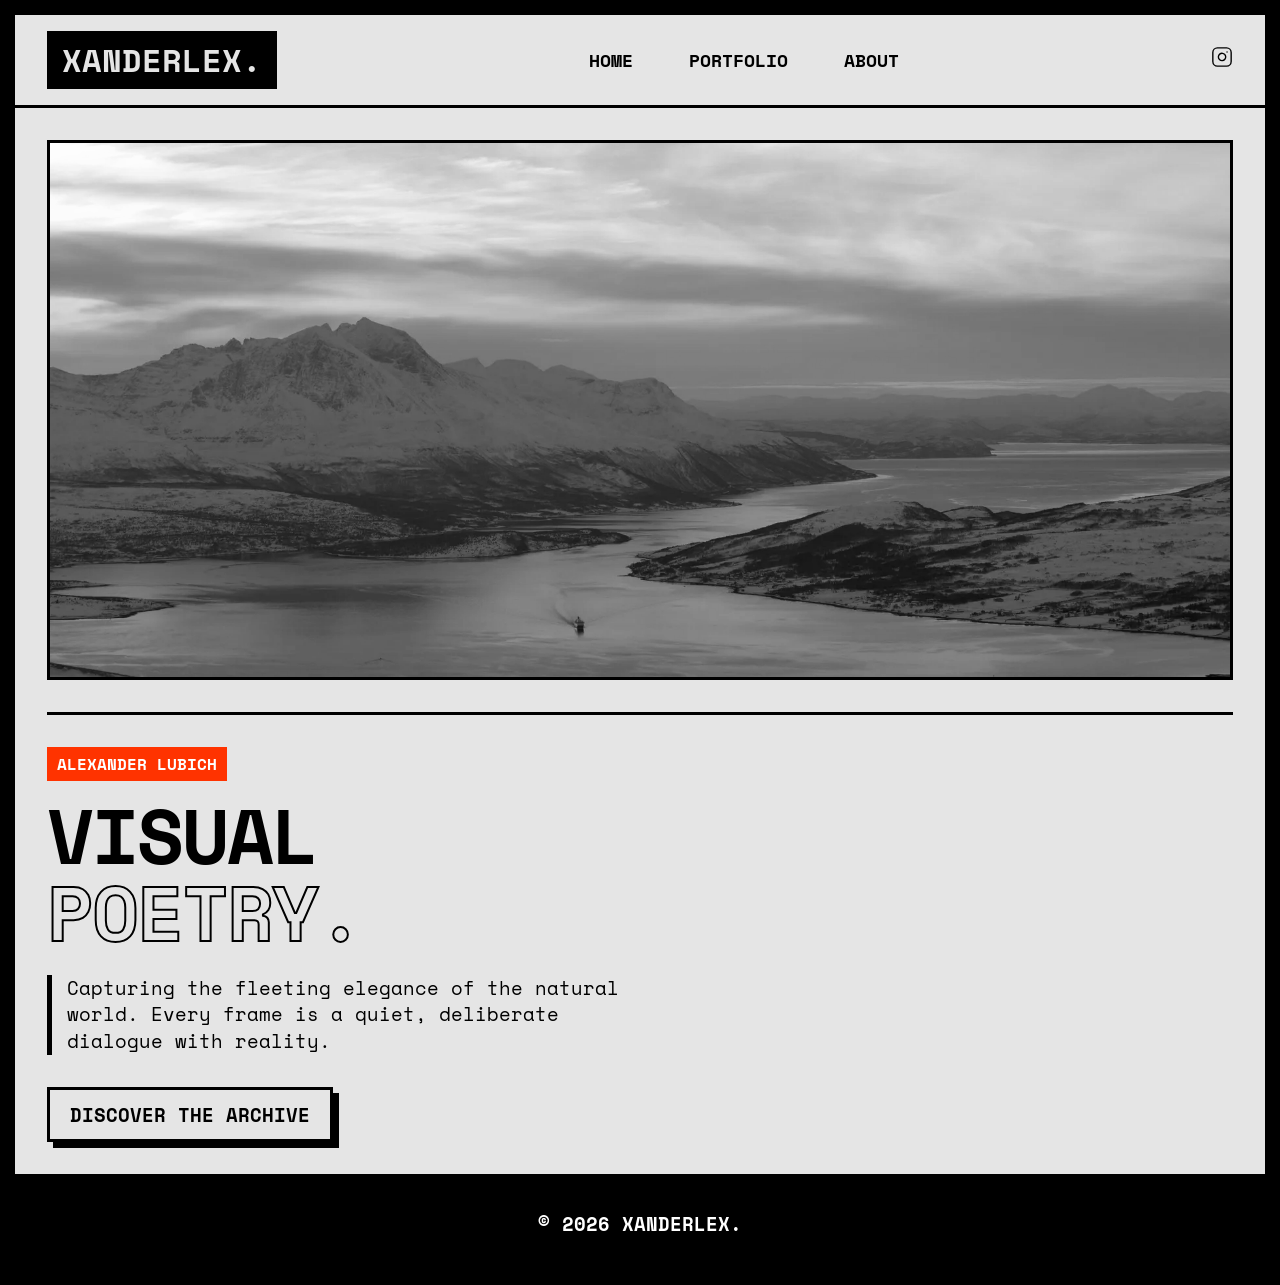
==== index.html @ 813daf64 "Add files via upload" ====
<!DOCTYPE html>
<html lang="en">
<head>
    <meta charset="UTF-8">
    <meta name="viewport" content="width=device-width, initial-scale=1.0">
    <title>Xanderlex | Photography</title>
    <link rel="stylesheet" href="css/style.css">
    <link href="https://fonts.googleapis.com/css2?family=Cormorant+Garamond:ital,wght@0,300;0,400;1,300&family=Montserrat:wght@100;200;300;400;500&family=Space+Mono:wght@400;700&display=swap" rel="stylesheet">
</head>
<body class="fade-in hide-scroll">
    <header class="navbar">
        <a href="index.html" class="logo">Xanderlex.</a>
        
        <nav id="nav-menu">
            <ul class="nav-links">
                <li><a href="index.html">Home</a></li>
                <li><a href="portfolio.html">Portfolio</a></li>
                <li><a href="about.html">About</a></li>
            </ul>
        </nav>
        
        <div class="nav-right">
            <a href="https://instagram.com/x_anderlex" target="_blank" class="ig-icon" aria-label="Instagram">
                <svg width="22" height="22" viewBox="0 0 24 24" fill="none" stroke="currentColor" stroke-width="1.5" stroke-linecap="round" stroke-linejoin="round"><rect x="2" y="2" width="20" height="20" rx="5" ry="5"></rect><path d="M16 11.37A4 4 0 1 1 12.63 8 4 4 0 0 1 16 11.37z"></path><line x1="17.5" y1="6.5" x2="17.51" y2="6.5"></line></svg>
            </a>
            <div class="menu-btn" id="menu-btn">
                <span class="bar"></span>
                <span class="bar"></span>
            </div>
        </div>
    </header>

    <main class="home-wrapper">
        <section class="hero-split">
            <div class="hero-text">
                <p class="eyebrow">Alexander Lubich</p>
                <h1>Visual<br><i>Poetry.</i></h1>
                <p class="subtitle">Capturing the fleeting elegance of the natural world. Every frame is a quiet, deliberate dialogue with reality.</p>
                <a href="portfolio.html" class="line-link">Discover the Archive</a>
            </div>
            <div class="hero-image-wrapper">
                <div id="hero-slideshow" class="slideshow-container"></div>
            </div>
        </section>
    </main>

    <footer>
        <div class="footer-content">
            <p>&copy; 2026 Xanderlex.</p>
        </div>
    </footer>
    <script src="js/script.js"></script>
</body>
</html>
---- css/style.css ----
:root { --bg: #e5e5e5; --text: #000; --accent: #ff3300; }
* { margin: 0; padding: 0; box-sizing: border-box; } 
body { background-color: var(--bg); color: var(--text); font-family: 'Space Mono', monospace; overflow-x: hidden; border: 15px solid #000; min-height: 100vh; }
.fade-in { animation: fadeIn 0.5s steps(5, end); } @keyframes fadeIn { from { opacity: 0; } to { opacity: 1; } } .hide-scroll::-webkit-scrollbar { display: none; }
.navbar { display: flex; justify-content: space-between; align-items: center; padding: 1rem 2rem; border-bottom: 3px solid #000; background: var(--bg); z-index: 100; position: sticky; top: 0; } 
.logo { font-size: 2rem; font-weight: 700; color: var(--bg); text-decoration: none; text-transform: uppercase; background: #000; padding: 5px 15px; } 
.nav-links { display: flex; gap: 2rem; list-style: none; } 
.nav-links a { color: #000; text-decoration: none; font-size: 1.1rem; font-weight: 700; text-transform: uppercase; border: 2px solid transparent; padding: 5px 10px; transition: 0.1s; } 
.nav-links a:hover { border-color: #000; background: #000; color: var(--bg); } 
.nav-right { display: flex; align-items: center; gap: 1.5rem; } .ig-icon { color: #000; } .ig-icon:hover { color: var(--accent); } 

/* РОВНО 2 ПОЛОСКИ В БУРГЕРЕ, ПРЕВРАЩАЮЩИЕСЯ В КРЕСТИК */
.menu-btn { display: none; cursor: pointer; flex-direction: column; justify-content: space-between; width: 30px; height: 20px; position: relative; z-index: 101; }
.menu-btn .bar { width: 100%; height: 3px; background: #000; transition: 0.3s ease; position: absolute; left: 0; }
.menu-btn .bar:nth-child(1) { top: 0; }
.menu-btn .bar:nth-child(2) { bottom: 0; }
/* СДЕЛАЙТЕ ТАК (крестик станет черным): */
.menu-btn.active .bar:nth-child(1) { transform: translateY(10px) rotate(45deg); background: #000; }
.menu-btn.active .bar:nth-child(2) { transform: translateY(-10px) rotate(-45deg); background: #000; }
.home-wrapper { min-height: calc(100vh - 100px); display: flex; flex-direction: column; padding: 2rem; } 
.hero-split { display: flex; flex-direction: column-reverse; gap: 2rem; width: 100%; height: 100%; } 
.hero-text { display: flex; flex-direction: column; border-top: 3px solid #000; padding-top: 2rem; } 
.eyebrow { font-size: 1rem; text-transform: uppercase; font-weight: 700; margin-bottom: 1rem; background: var(--accent); color: #fff; padding: 5px 10px; display: inline-block; align-self: flex-start; } 
.hero-text h1 { font-size: 6vw; line-height: 1; margin-bottom: 1.5rem; font-weight: 700; text-transform: uppercase; letter-spacing: -2px; word-break: break-all; } 
.hero-text h1 i { font-style: normal; -webkit-text-stroke: 2px #000; color: transparent; } 
.subtitle { font-size: 1.2rem; line-height: 1.4; margin-bottom: 2rem; max-width: 600px; border-left: 5px solid #000; padding-left: 15px; } 
.line-link { font-size: 1.2rem; font-weight: 700; text-transform: uppercase; color: #000; text-decoration: none; border: 3px solid #000; padding: 10px 20px; align-self: flex-start; box-shadow: 6px 6px 0 #000; transition: 0.1s; } 
.line-link:hover { transform: translate(4px, 4px); box-shadow: 2px 2px 0 #000; background: var(--accent); color: #fff; border-color: var(--accent); } 
.hero-image-wrapper { height: 60vh; border: 3px solid #000; position: relative; overflow: hidden; filter: contrast(120%) grayscale(100%); } 
.slideshow-container { width: 100%; height: 100%; position: relative; } 
.slideshow-img { position: absolute; top: 0; left: 0; width: 100%; height: 100%; object-fit: cover; opacity: 0; } 
.slideshow-img.active { opacity: 1; }

.page-content { padding: 4rem 2rem; min-height: 100vh; } 
.about-grid { display: grid; grid-template-columns: 1fr 1fr; gap: 2rem; align-items: start; } 
/* СДЕЛАЙТЕ ТАК (фото станет ярче, без перенасыщенного черного контраста): */
.about-visual img { 
    width: 100%; 
    aspect-ratio: 3/4; 
    object-fit: cover; 
    border: 3px solid #000; 
    /* Переводим в ч/б, убираем темный контраст и добавляем осветление */
    filter: grayscale(100%) brightness(1.15) contrast(90%); 
} font-weight: 700; line-height: 1; margin-bottom: 2rem; text-transform: uppercase; border-bottom: 5px solid #000; padding-bottom: 1rem; } 
.about-typography h2 i { font-style: normal; color: var(--accent); } 
.bio-text { font-size: 1.2rem; line-height: 1.5; margin-bottom: 1.5rem; background: #fff; border: 2px solid #000; padding: 15px; box-shadow: 4px 4px 0 #000; }

.section-header { margin-bottom: 2rem; border: 3px solid #000; padding: 1rem; text-align: center; background: #000; color: #fff; } 
.section-header h2 { font-size: 2.5rem; font-weight: 700; text-transform: uppercase; } 
.section-header h2 i { font-style: normal; color: var(--accent); } 
.chaotic-gallery-container { display: grid; grid-template-columns: repeat(auto-fit, minmax(250px, 1fr)); gap: 1.5rem; } 
.c-item { position: relative; border: 3px solid #000; box-shadow: 8px 8px 0 #000; transition: 0.1s; cursor: pointer; aspect-ratio: 1; background: #000; } 
.c-item:hover { transform: translate(4px, 4px); box-shadow: 4px 4px 0 var(--accent); border-color: var(--accent); } 
.c-item img { width: 100%; height: 100%; object-fit: cover; display: block; filter: grayscale(100%) contrast(120%); opacity: 0.8; transition: 0.1s; } 
.c-item:hover img { filter: grayscale(0) contrast(100%); opacity: 1; } 

.lightbox { position: fixed; top: 0; left: 0; width: 100%; height: 100%; background: #000; z-index: 1000; display: flex; align-items: center; justify-content: center; opacity: 0; pointer-events: none; transition: 0.3s; } 
.lightbox.active { opacity: 1; pointer-events: all; } 
.lb-img { max-width: 90%; max-height: 80%; border: 5px solid #fff; } 
.lb-close { position: absolute; top: 20px; right: 20px; color: #fff; font-size: 3rem; cursor: pointer; font-weight: 700; background: var(--accent); width: 60px; height: 60px; display: flex; align-items: center; justify-content: center; border: 3px solid #fff; } 
.lb-nav { position: absolute; top: 50%; transform: translateY(-50%); color: #000; font-size: 3rem; cursor: pointer; background: #fff; width: 60px; height: 80px; display: flex; align-items: center; justify-content: center; font-weight: 700; border: 3px solid #000; } 
.lb-nav:hover { background: var(--accent); color: #fff; } 
.lb-prev { left: 20px; } .lb-next { right: 20px; } 
.lb-counter { position: absolute; bottom: 20px; color: #000; background: #fff; padding: 10px 20px; font-weight: 700; font-size: 1.2rem; border: 3px solid #000; }

footer { text-align: center; padding: 2rem; font-size: 1.2rem; font-weight: 700; border-top: 3px solid #000; background: #000; color: #fff; text-transform: uppercase; }

@media (max-width: 900px) { 
    body { border-width: 5px; } 
    .navbar { padding: 1rem; } 
    
    #nav-menu { 
        position: fixed; 
        top: 65px; 
        left: 0; 
        width: 100%; 
        height: calc(100vh - 65px); 
        background: #000; 
        display: none; 
        align-items: center; 
        justify-content: center; 
        z-index: 99; 
    } 
    
    #nav-menu.active { display: flex; } 
    .nav-links { flex-direction: column; text-align: center; gap: 2rem; } 
    .nav-links a { color: #fff; font-size: 2rem; } 
    .nav-links a:hover { background: #fff; color: #000; } 
    
    .menu-btn { display: flex; } 
    
    /* Ровно 2 полоски бургера, превращающиеся в ЧЕРНЫЙ крестик при открытии */
    .menu-btn.active .bar:nth-child(1) { 
        top: 50%; 
        transform: translateY(-50%) rotate(45deg); 
        background: #000; 
    } 
    .menu-btn.active .bar:nth-child(2) { 
        bottom: 50%; 
        transform: translateY(50%) rotate(-45deg); 
        background: #000; 
    } 
    
    .hero-text h1 { font-size: 12vw; } 
    .about-grid { grid-template-columns: 1fr; } 
}
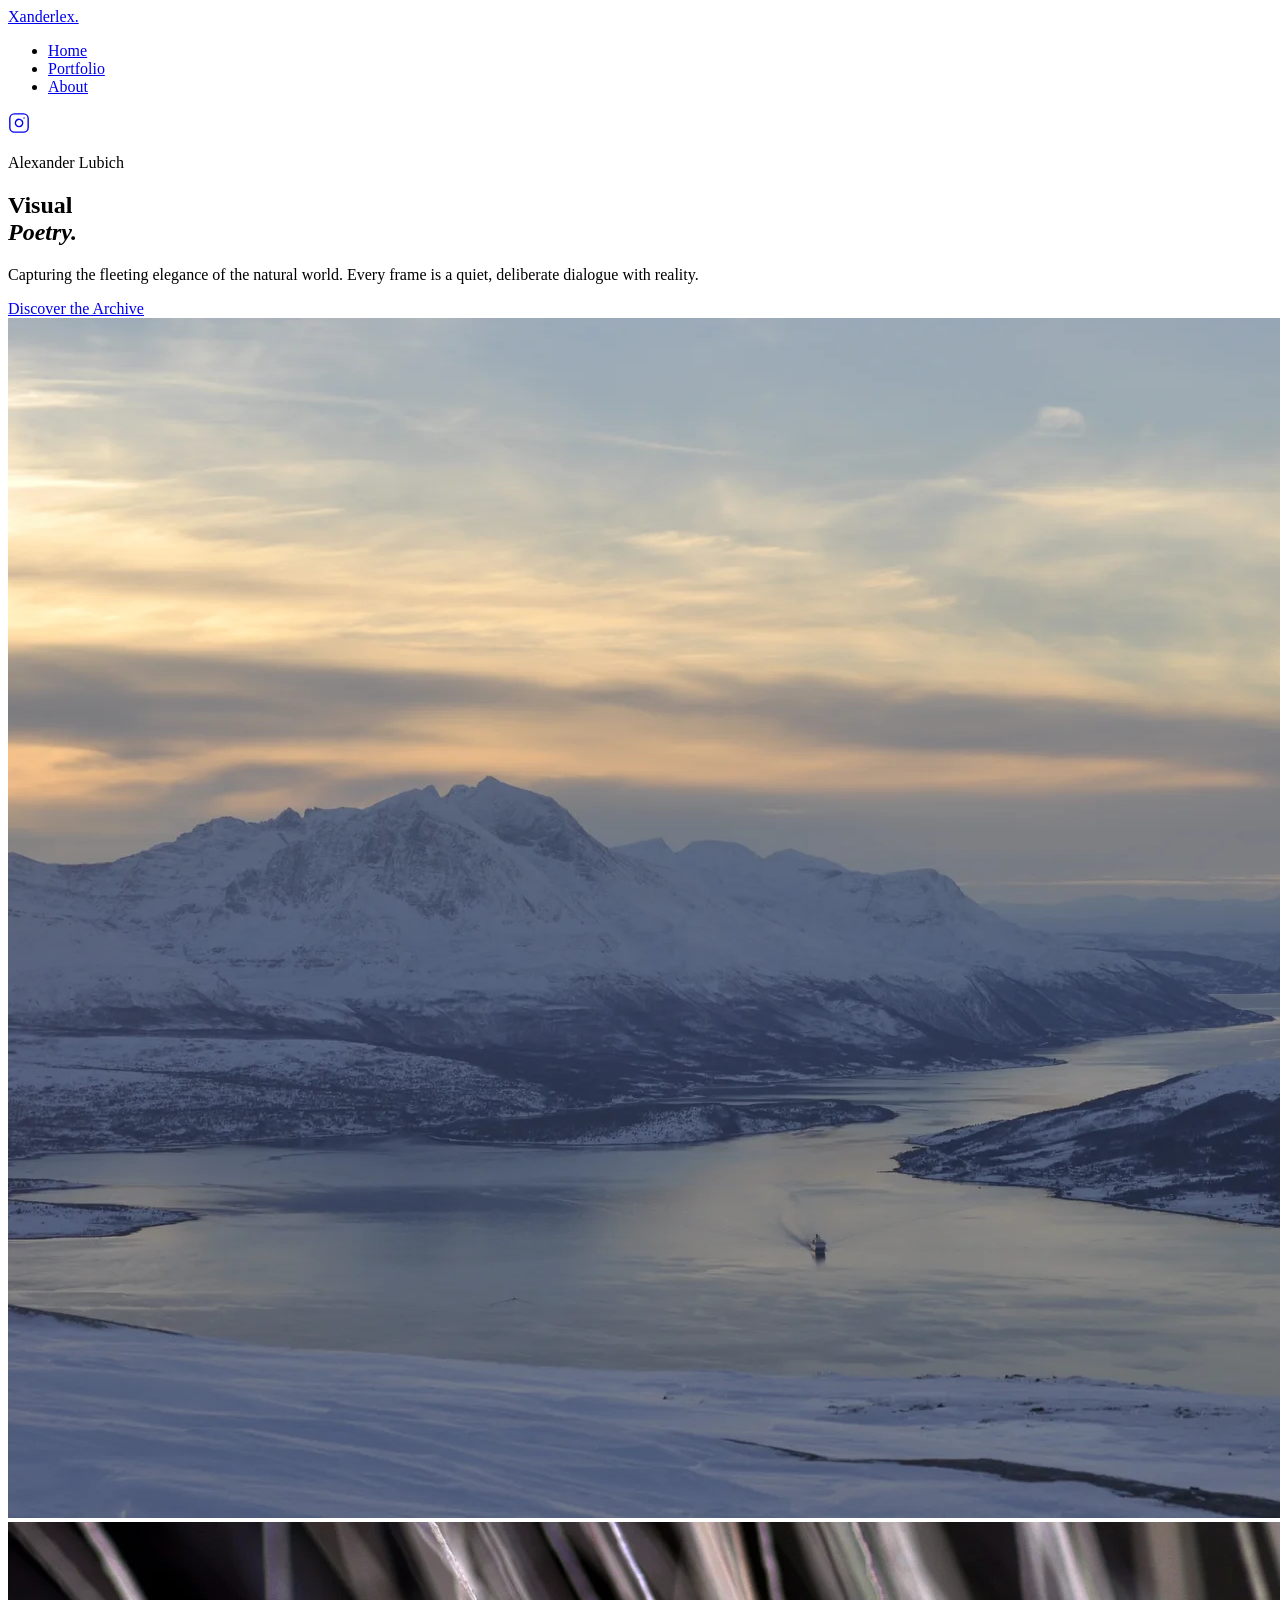
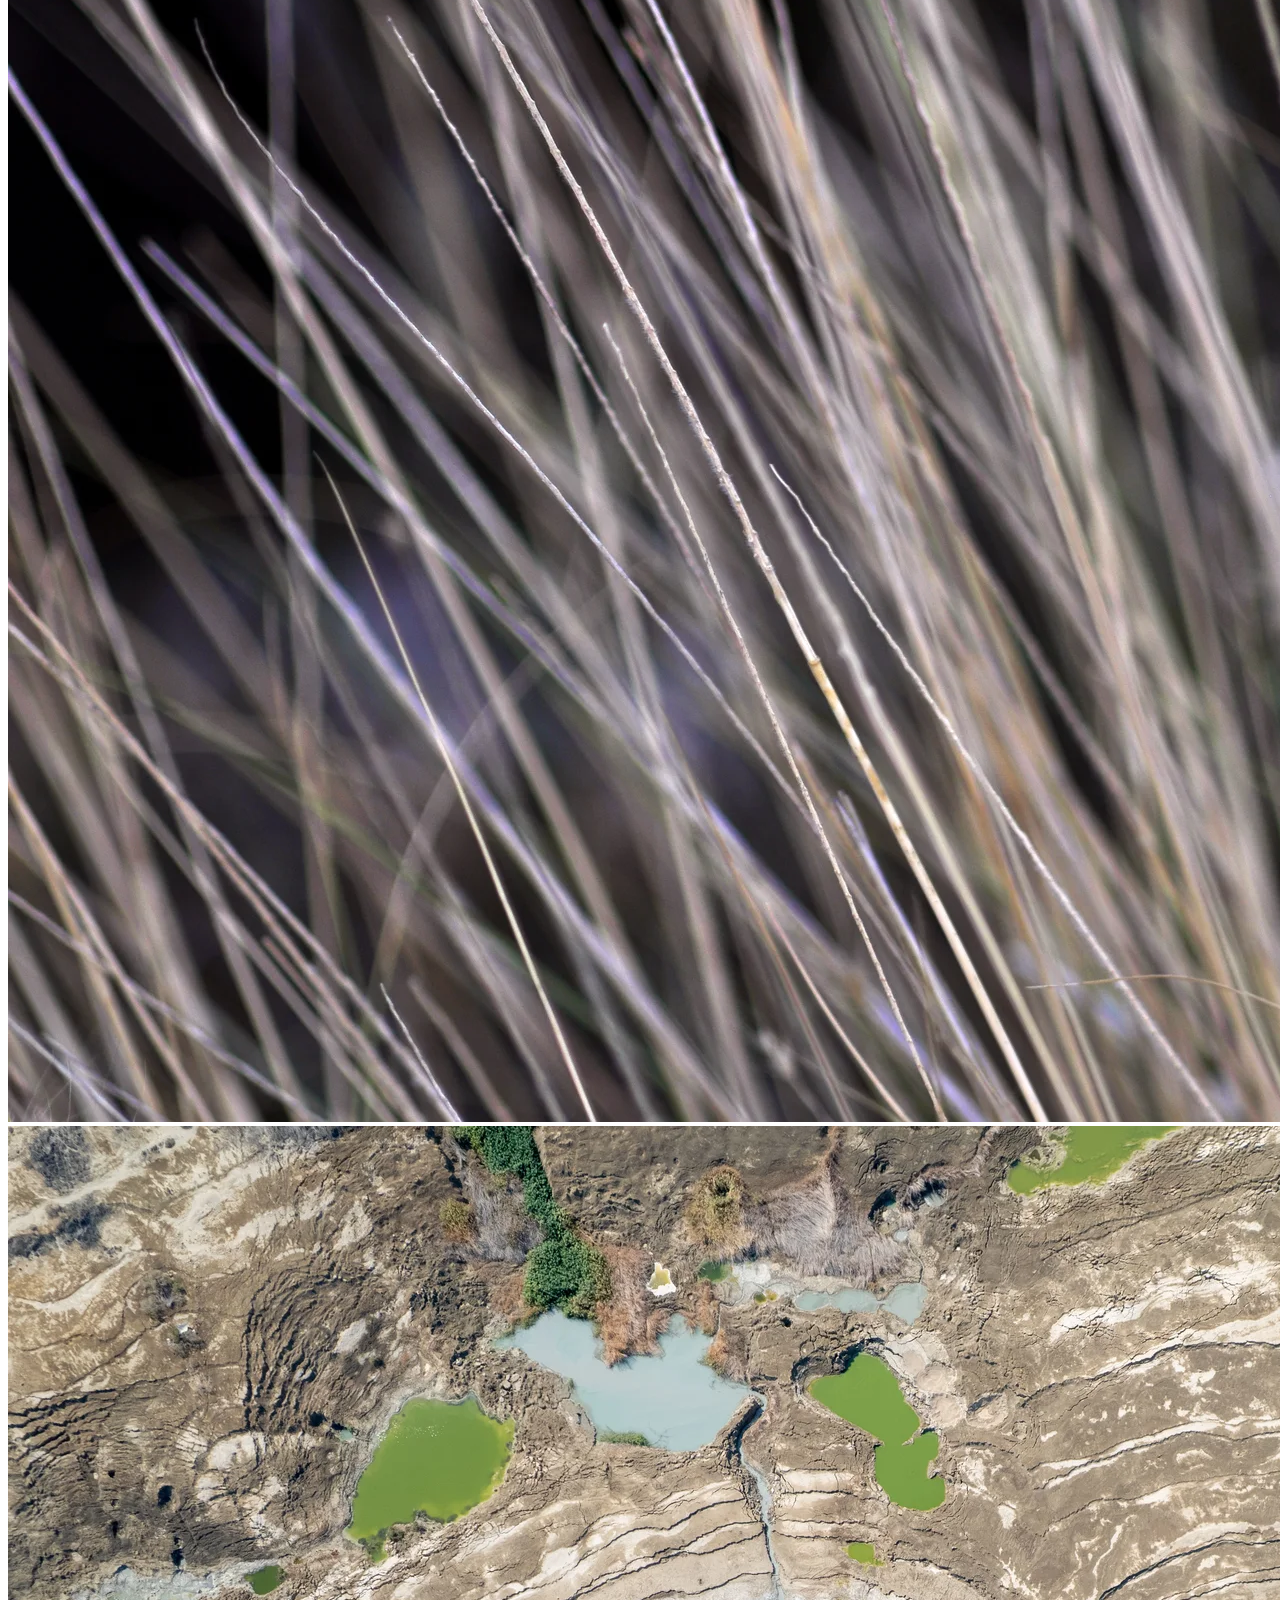
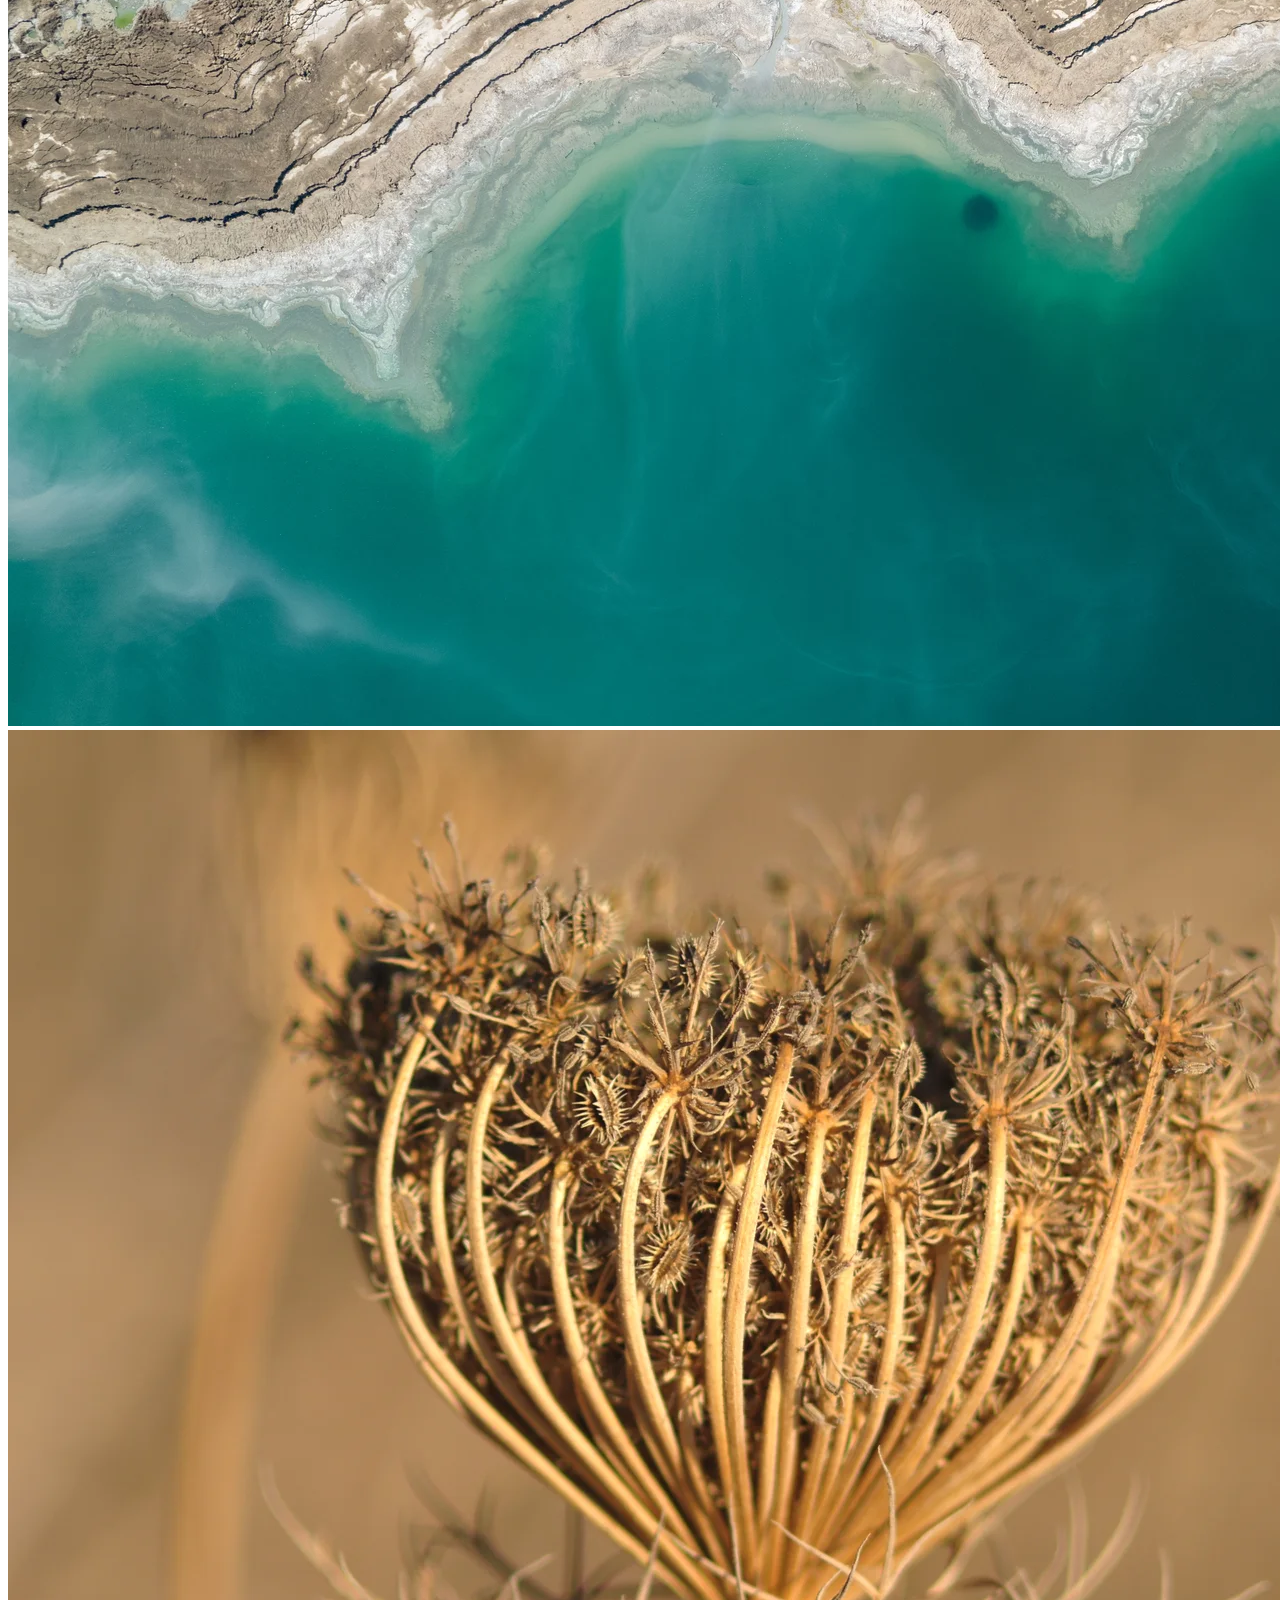
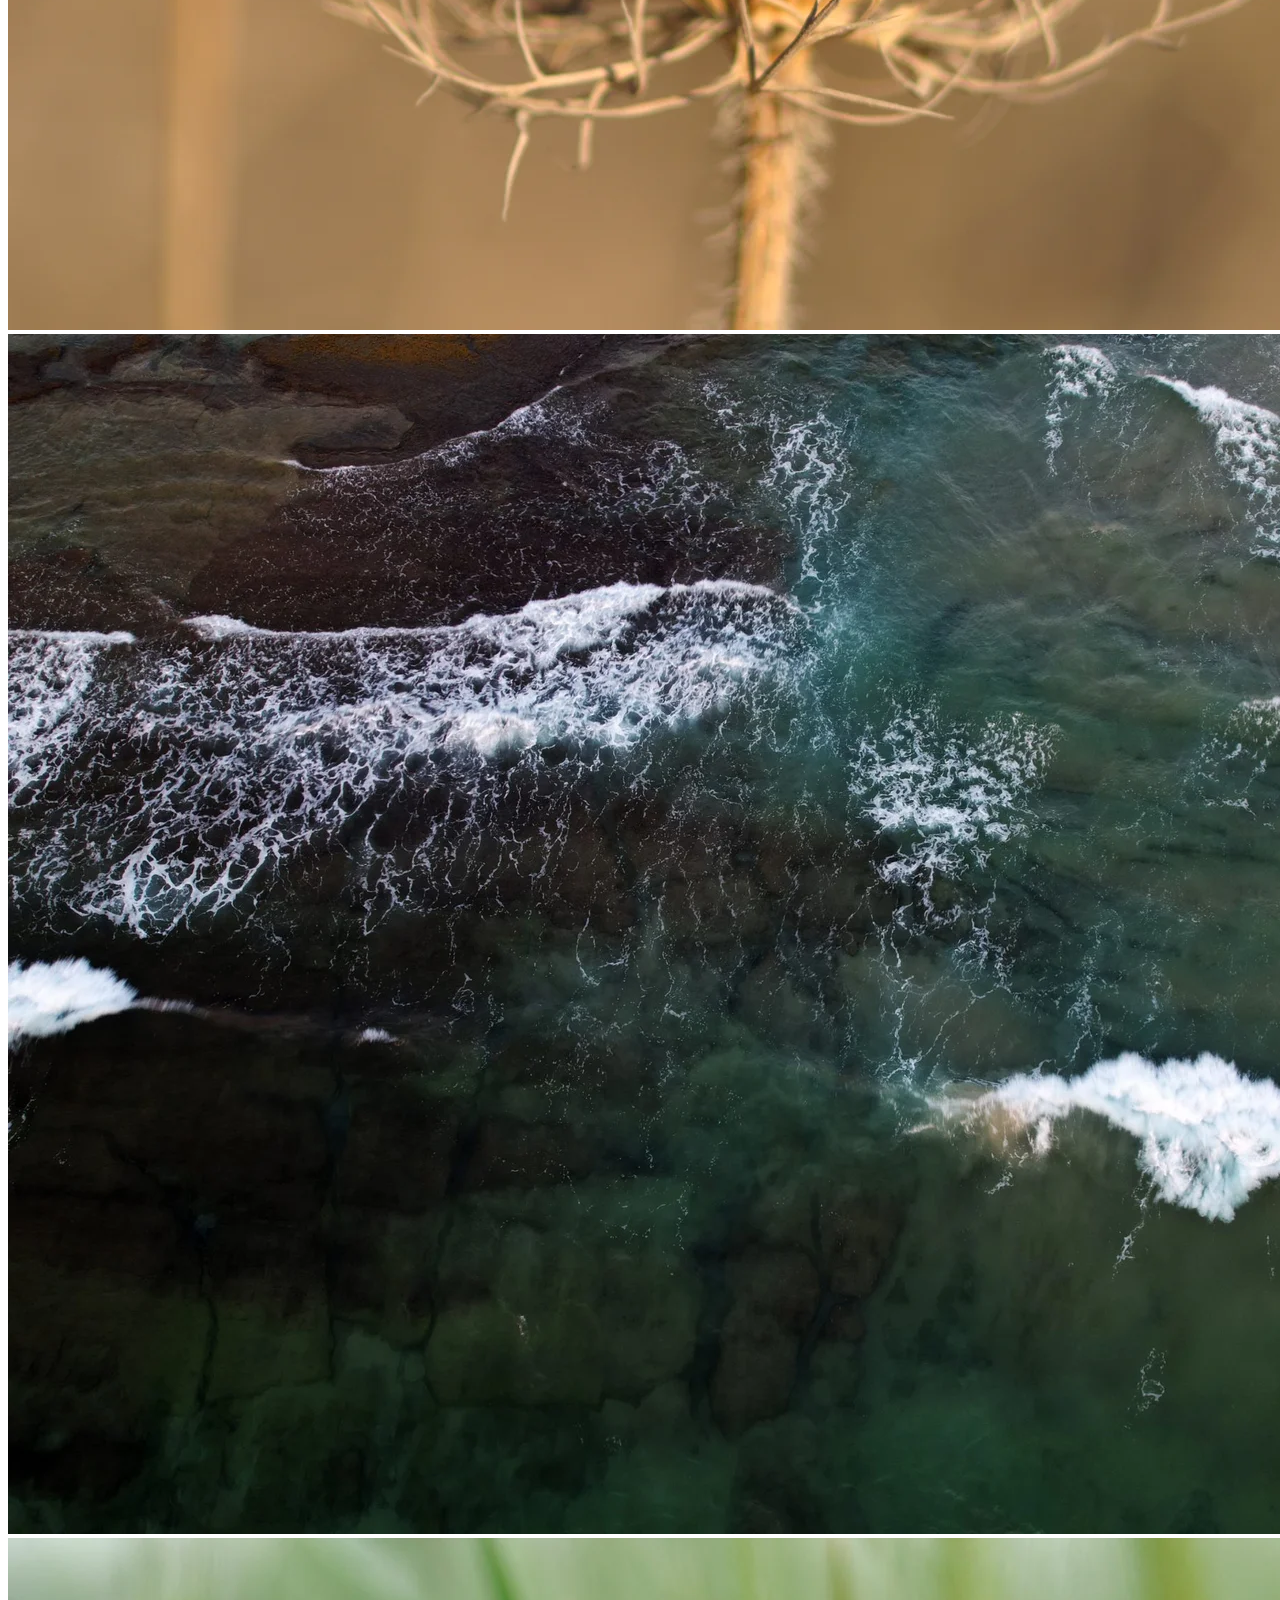
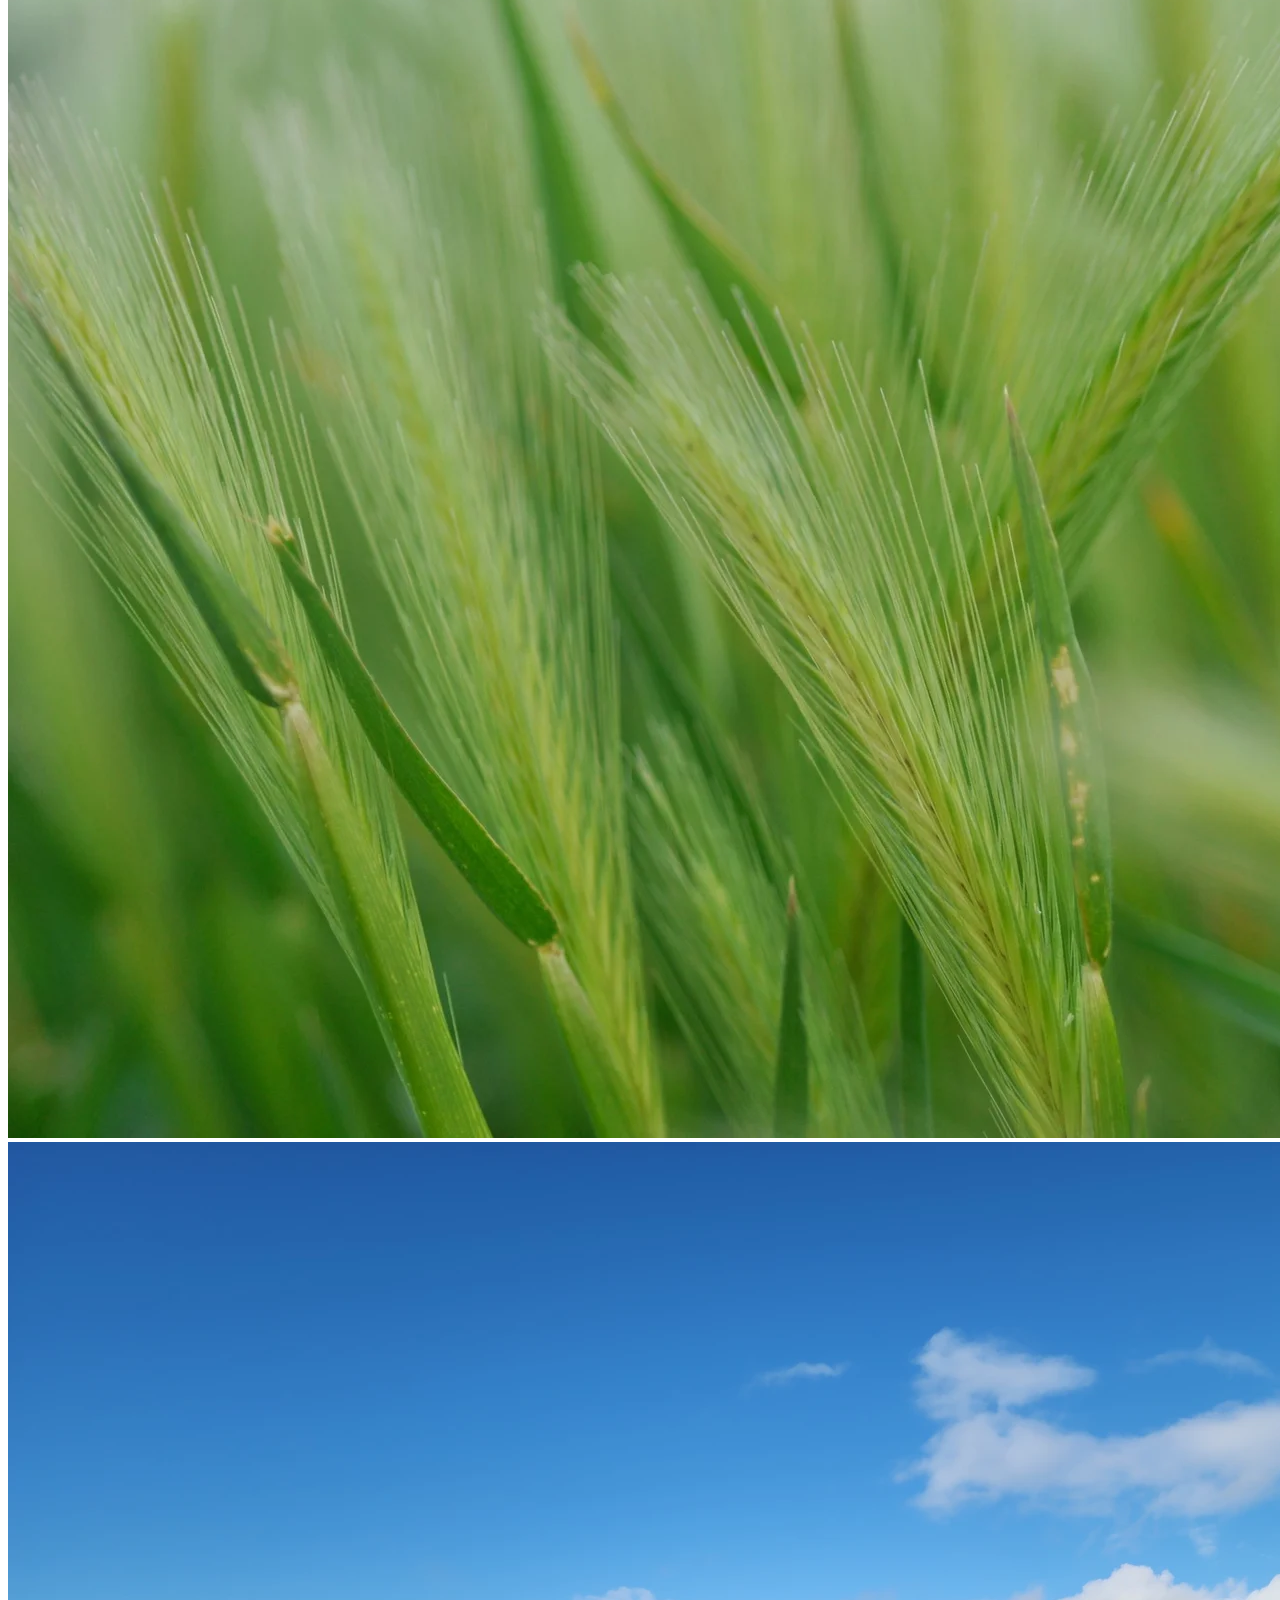
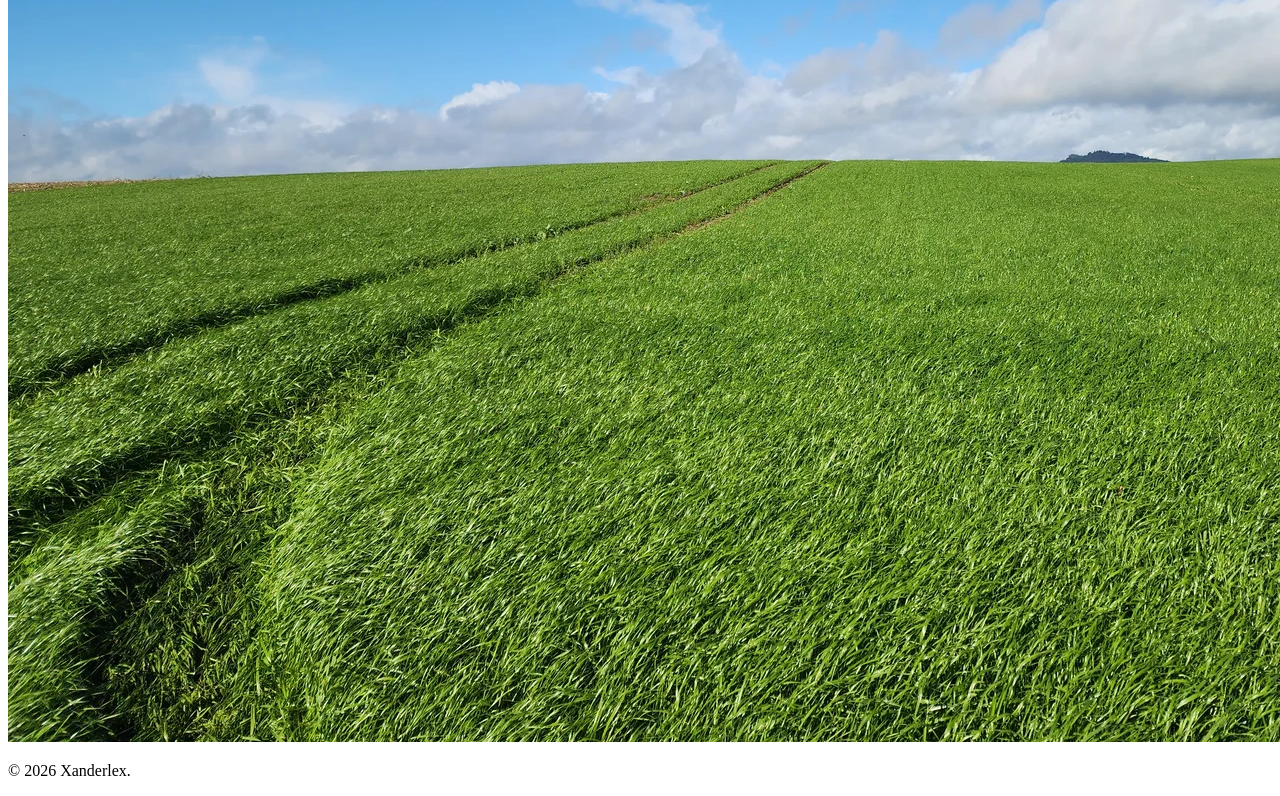
==== commit b48c75e2: "Update index.html" ====
--- a/index.html
+++ b/index.html
@@ -4,19 +4,18 @@
     <meta charset="UTF-8">
     <meta name="viewport" content="width=device-width, initial-scale=1.0">
     <title>Xanderlex | Photography</title>
-    <link rel="stylesheet" href="css/style.css">
-    <link href="https://fonts.googleapis.com/css2?family=Cormorant+Garamond:ital,wght@0,300;0,400;1,300&family=Montserrat:wght@100;200;300;400;500&family=Space+Mono:wght@400;700&display=swap" rel="stylesheet">
+<link rel="icon" type="image/svg+xml" href="data:image/svg+xml,<svg xmlns=%22http://www.w3.org/2000/svg%22 viewBox=%220 0 100 100%22><polygon points=%220,0 100,0 0,100%22 fill=%22black%22/></svg>">    <link href="https://fonts.googleapis.com/css2?family=Cormorant+Garamond:ital,wght@0,300;0,400;1,300&family=Montserrat:wght@100;200;300;400;500&family=Space+Mono:wght@400;700&display=swap" rel="stylesheet">
 </head>
 <body class="fade-in hide-scroll">
     <header class="navbar">
-        <a href="index.html" class="logo">Xanderlex.</a>
+        <a href="/" class="logo">Xanderlex.</a>
         
         <nav id="nav-menu">
             <ul class="nav-links">
-                <li><a href="index.html">Home</a></li>
-                <li><a href="portfolio.html">Portfolio</a></li>
-                <li><a href="about.html">About</a></li>
-            </ul>
+    <li><a href="/">Home</a></li>
+    <li><a href="portfolio.html">Portfolio</a></li>
+    <li><a href="about.html">About</a></li>
+</ul>
         </nav>
         
         <div class="nav-right">
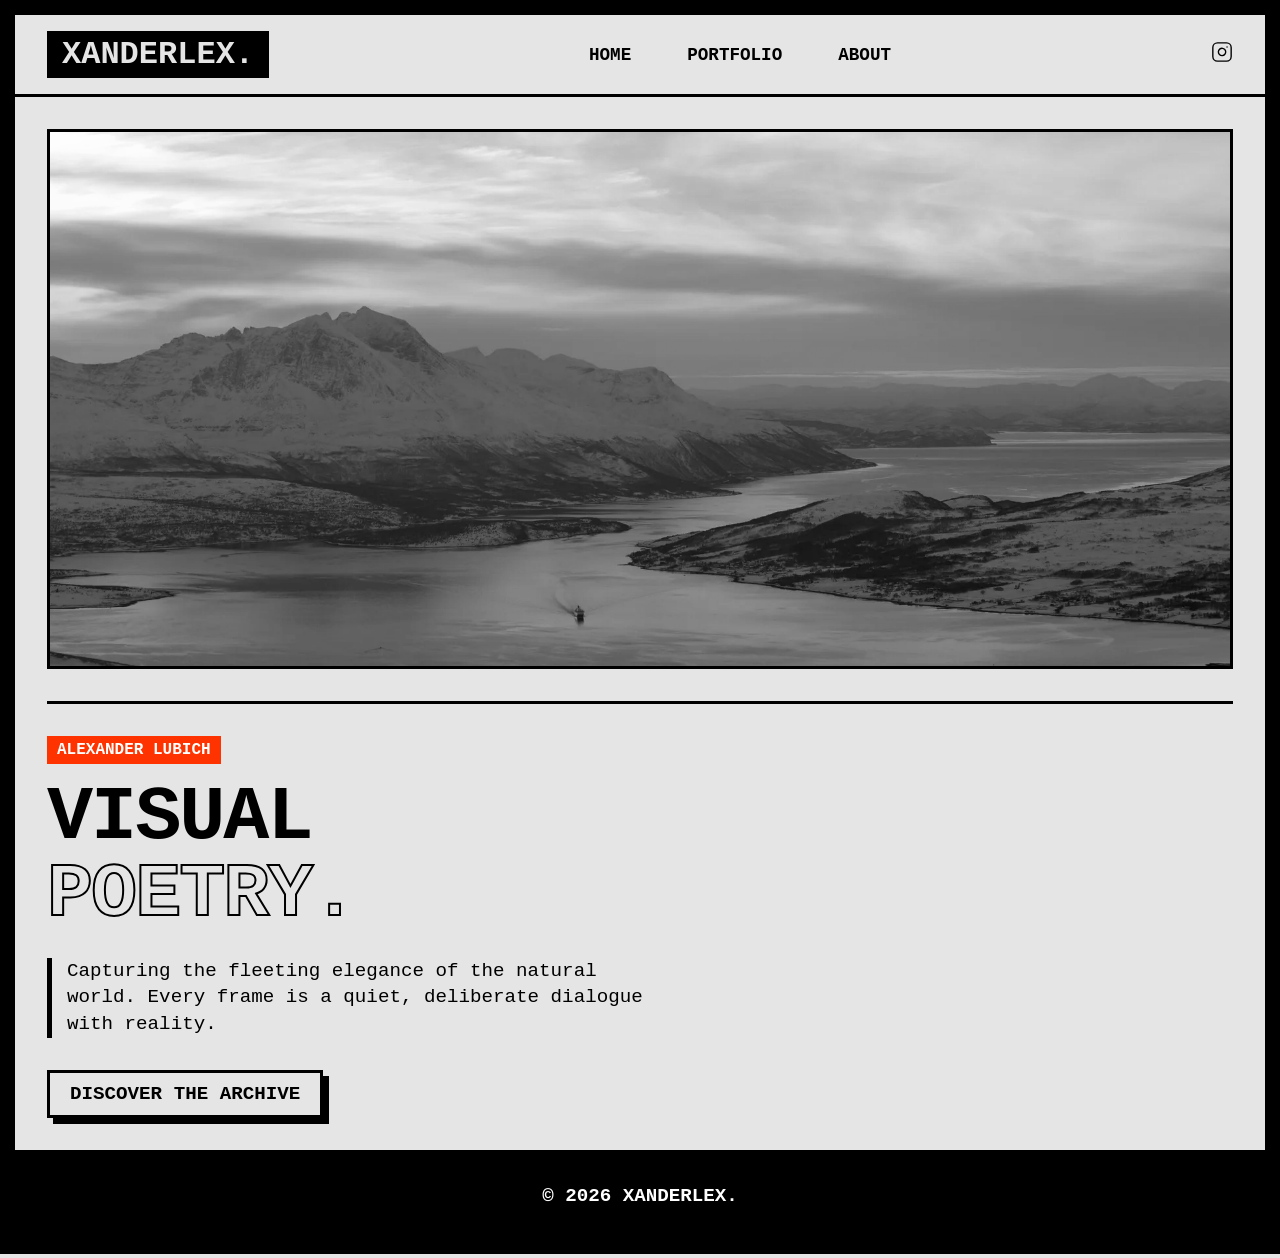
==== commit d67efe0b: "Update index.html" ====
--- a/index.html
+++ b/index.html
@@ -4,9 +4,9 @@
     <meta charset="UTF-8">
     <meta name="viewport" content="width=device-width, initial-scale=1.0">
     <title>Xanderlex | Photography</title>
-<link rel="icon" type="image/svg+xml" href="data:image/svg+xml,<svg xmlns=%22http://www.w3.org/2000/svg%22 viewBox=%220 0 100 100%22><polygon points=%220,0 100,0 0,100%22 fill=%22black%22/></svg>">    <link href="https://fonts.googleapis.com/css2?family=Cormorant+Garamond:ital,wght@0,300;0,400;1,300&family=Montserrat:wght@100;200;300;400;500&family=Space+Mono:wght@400;700&display=swap" rel="stylesheet">
-</head>
+<link rel="icon" type="image/svg+xml" href="data:image/svg+xml,<svg xmlns=%22http://www.w3.org/2000/svg%22 viewBox=%220 0 100 100%22><style>rect{stroke:black}@media(prefers-color-scheme:dark){rect{stroke:white}}</style><rect x=%2215%22 y=%2215%22 width=%2270%22 height=%2270%22 fill=%22none%22 stroke-width=%2220%22/></svg>"></head>
 <body class="fade-in hide-scroll">
+<link rel="stylesheet" href="css/style.css">
     <header class="navbar">
         <a href="/" class="logo">Xanderlex.</a>
         
--- a/css/style.css
+++ b/css/style.css
@@ -0,0 +1,106 @@
+:root { --bg: #e5e5e5; --text: #000; --accent: #ff3300; }
+* { margin: 0; padding: 0; box-sizing: border-box; } 
+body { background-color: var(--bg); color: var(--text); font-family: 'Space Mono', monospace; overflow-x: hidden; border: 15px solid #000; min-height: 100vh; }
+.fade-in { animation: fadeIn 0.5s steps(5, end); } @keyframes fadeIn { from { opacity: 0; } to { opacity: 1; } } .hide-scroll::-webkit-scrollbar { display: none; }
+.navbar { display: flex; justify-content: space-between; align-items: center; padding: 1rem 2rem; border-bottom: 3px solid #000; background: var(--bg); z-index: 100; position: sticky; top: 0; } 
+.logo { font-size: 2rem; font-weight: 700; color: var(--bg); text-decoration: none; text-transform: uppercase; background: #000; padding: 5px 15px; } 
+.nav-links { display: flex; gap: 2rem; list-style: none; } 
+.nav-links a { color: #000; text-decoration: none; font-size: 1.1rem; font-weight: 700; text-transform: uppercase; border: 2px solid transparent; padding: 5px 10px; transition: 0.1s; } 
+.nav-links a:hover { border-color: #000; background: #000; color: var(--bg); } 
+.nav-right { display: flex; align-items: center; gap: 1.5rem; } .ig-icon { color: #000; } .ig-icon:hover { color: var(--accent); } 
+
+/* РОВНО 2 ПОЛОСКИ В БУРГЕРЕ, ПРЕВРАЩАЮЩИЕСЯ В КРЕСТИК */
+.menu-btn { display: none; cursor: pointer; flex-direction: column; justify-content: space-between; width: 30px; height: 20px; position: relative; z-index: 101; }
+.menu-btn .bar { width: 100%; height: 3px; background: #000; transition: 0.3s ease; position: absolute; left: 0; }
+.menu-btn .bar:nth-child(1) { top: 0; }
+.menu-btn .bar:nth-child(2) { bottom: 0; }
+/* СДЕЛАЙТЕ ТАК (крестик станет черным): */
+.menu-btn.active .bar:nth-child(1) { transform: translateY(10px) rotate(45deg); background: #000; }
+.menu-btn.active .bar:nth-child(2) { transform: translateY(-10px) rotate(-45deg); background: #000; }
+.home-wrapper { min-height: calc(100vh - 100px); display: flex; flex-direction: column; padding: 2rem; } 
+.hero-split { display: flex; flex-direction: column-reverse; gap: 2rem; width: 100%; height: 100%; } 
+.hero-text { display: flex; flex-direction: column; border-top: 3px solid #000; padding-top: 2rem; } 
+.eyebrow { font-size: 1rem; text-transform: uppercase; font-weight: 700; margin-bottom: 1rem; background: var(--accent); color: #fff; padding: 5px 10px; display: inline-block; align-self: flex-start; } 
+.hero-text h1 { font-size: 6vw; line-height: 1; margin-bottom: 1.5rem; font-weight: 700; text-transform: uppercase; letter-spacing: -2px; word-break: break-all; } 
+.hero-text h1 i { font-style: normal; -webkit-text-stroke: 2px #000; color: transparent; } 
+.subtitle { font-size: 1.2rem; line-height: 1.4; margin-bottom: 2rem; max-width: 600px; border-left: 5px solid #000; padding-left: 15px; } 
+.line-link { font-size: 1.2rem; font-weight: 700; text-transform: uppercase; color: #000; text-decoration: none; border: 3px solid #000; padding: 10px 20px; align-self: flex-start; box-shadow: 6px 6px 0 #000; transition: 0.1s; } 
+.line-link:hover { transform: translate(4px, 4px); box-shadow: 2px 2px 0 #000; background: var(--accent); color: #fff; border-color: var(--accent); } 
+.hero-image-wrapper { height: 60vh; border: 3px solid #000; position: relative; overflow: hidden; filter: contrast(120%) grayscale(100%); } 
+.slideshow-container { width: 100%; height: 100%; position: relative; } 
+.slideshow-img { position: absolute; top: 0; left: 0; width: 100%; height: 100%; object-fit: cover; opacity: 0; } 
+.slideshow-img.active { opacity: 1; }
+
+.page-content { padding: 4rem 2rem; min-height: 100vh; } 
+.about-grid { display: grid; grid-template-columns: 1fr 1fr; gap: 2rem; align-items: start; } 
+/* СДЕЛАЙТЕ ТАК (фото станет ярче, без перенасыщенного черного контраста): */
+.about-visual img { 
+    width: 100%; 
+    aspect-ratio: 3/4; 
+    object-fit: cover; 
+    border: 3px solid #000; 
+    /* Переводим в ч/б, убираем темный контраст и добавляем осветление */
+    filter: grayscale(100%) brightness(1.15) contrast(90%); 
+} font-weight: 700; line-height: 1; margin-bottom: 2rem; text-transform: uppercase; border-bottom: 5px solid #000; padding-bottom: 1rem; } 
+.about-typography h2 i { font-style: normal; color: var(--accent); } 
+.bio-text { font-size: 1.2rem; line-height: 1.5; margin-bottom: 1.5rem; background: #fff; border: 2px solid #000; padding: 15px; box-shadow: 4px 4px 0 #000; }
+
+.section-header { margin-bottom: 2rem; border: 3px solid #000; padding: 1rem; text-align: center; background: #000; color: #fff; } 
+.section-header h2 { font-size: 2.5rem; font-weight: 700; text-transform: uppercase; } 
+.section-header h2 i { font-style: normal; color: var(--accent); } 
+.chaotic-gallery-container { display: grid; grid-template-columns: repeat(auto-fit, minmax(250px, 1fr)); gap: 1.5rem; } 
+.c-item { position: relative; border: 3px solid #000; box-shadow: 8px 8px 0 #000; transition: 0.1s; cursor: pointer; aspect-ratio: 1; background: #000; } 
+.c-item:hover { transform: translate(4px, 4px); box-shadow: 4px 4px 0 var(--accent); border-color: var(--accent); } 
+.c-item img { width: 100%; height: 100%; object-fit: cover; display: block; filter: grayscale(100%) contrast(120%); opacity: 0.8; transition: 0.1s; } 
+.c-item:hover img { filter: grayscale(0) contrast(100%); opacity: 1; } 
+
+.lightbox { position: fixed; top: 0; left: 0; width: 100%; height: 100%; background: #000; z-index: 1000; display: flex; align-items: center; justify-content: center; opacity: 0; pointer-events: none; transition: 0.3s; } 
+.lightbox.active { opacity: 1; pointer-events: all; } 
+.lb-img { max-width: 90%; max-height: 80%; border: 5px solid #fff; } 
+.lb-close { position: absolute; top: 20px; right: 20px; color: #fff; font-size: 3rem; cursor: pointer; font-weight: 700; background: var(--accent); width: 60px; height: 60px; display: flex; align-items: center; justify-content: center; border: 3px solid #fff; } 
+.lb-nav { position: absolute; top: 50%; transform: translateY(-50%); color: #000; font-size: 3rem; cursor: pointer; background: #fff; width: 60px; height: 80px; display: flex; align-items: center; justify-content: center; font-weight: 700; border: 3px solid #000; } 
+.lb-nav:hover { background: var(--accent); color: #fff; } 
+.lb-prev { left: 20px; } .lb-next { right: 20px; } 
+.lb-counter { position: absolute; bottom: 20px; color: #000; background: #fff; padding: 10px 20px; font-weight: 700; font-size: 1.2rem; border: 3px solid #000; }
+
+footer { text-align: center; padding: 2rem; font-size: 1.2rem; font-weight: 700; border-top: 3px solid #000; background: #000; color: #fff; text-transform: uppercase; }
+
+@media (max-width: 900px) { 
+    body { border-width: 5px; } 
+    .navbar { padding: 1rem; } 
+    
+    #nav-menu { 
+        position: fixed; 
+        top: 65px; 
+        left: 0; 
+        width: 100%; 
+        height: calc(100vh - 65px); 
+        background: #000; 
+        display: none; 
+        align-items: center; 
+        justify-content: center; 
+        z-index: 99; 
+    } 
+    
+    #nav-menu.active { display: flex; } 
+    .nav-links { flex-direction: column; text-align: center; gap: 2rem; } 
+    .nav-links a { color: #fff; font-size: 2rem; } 
+    .nav-links a:hover { background: #fff; color: #000; } 
+    
+    .menu-btn { display: flex; } 
+    
+    /* Ровно 2 полоски бургера, превращающиеся в ЧЕРНЫЙ крестик при открытии */
+    .menu-btn.active .bar:nth-child(1) { 
+        top: 50%; 
+        transform: translateY(-50%) rotate(45deg); 
+        background: #000; 
+    } 
+    .menu-btn.active .bar:nth-child(2) { 
+        bottom: 50%; 
+        transform: translateY(50%) rotate(-45deg); 
+        background: #000; 
+    } 
+    
+    .hero-text h1 { font-size: 12vw; } 
+    .about-grid { grid-template-columns: 1fr; } 
+}
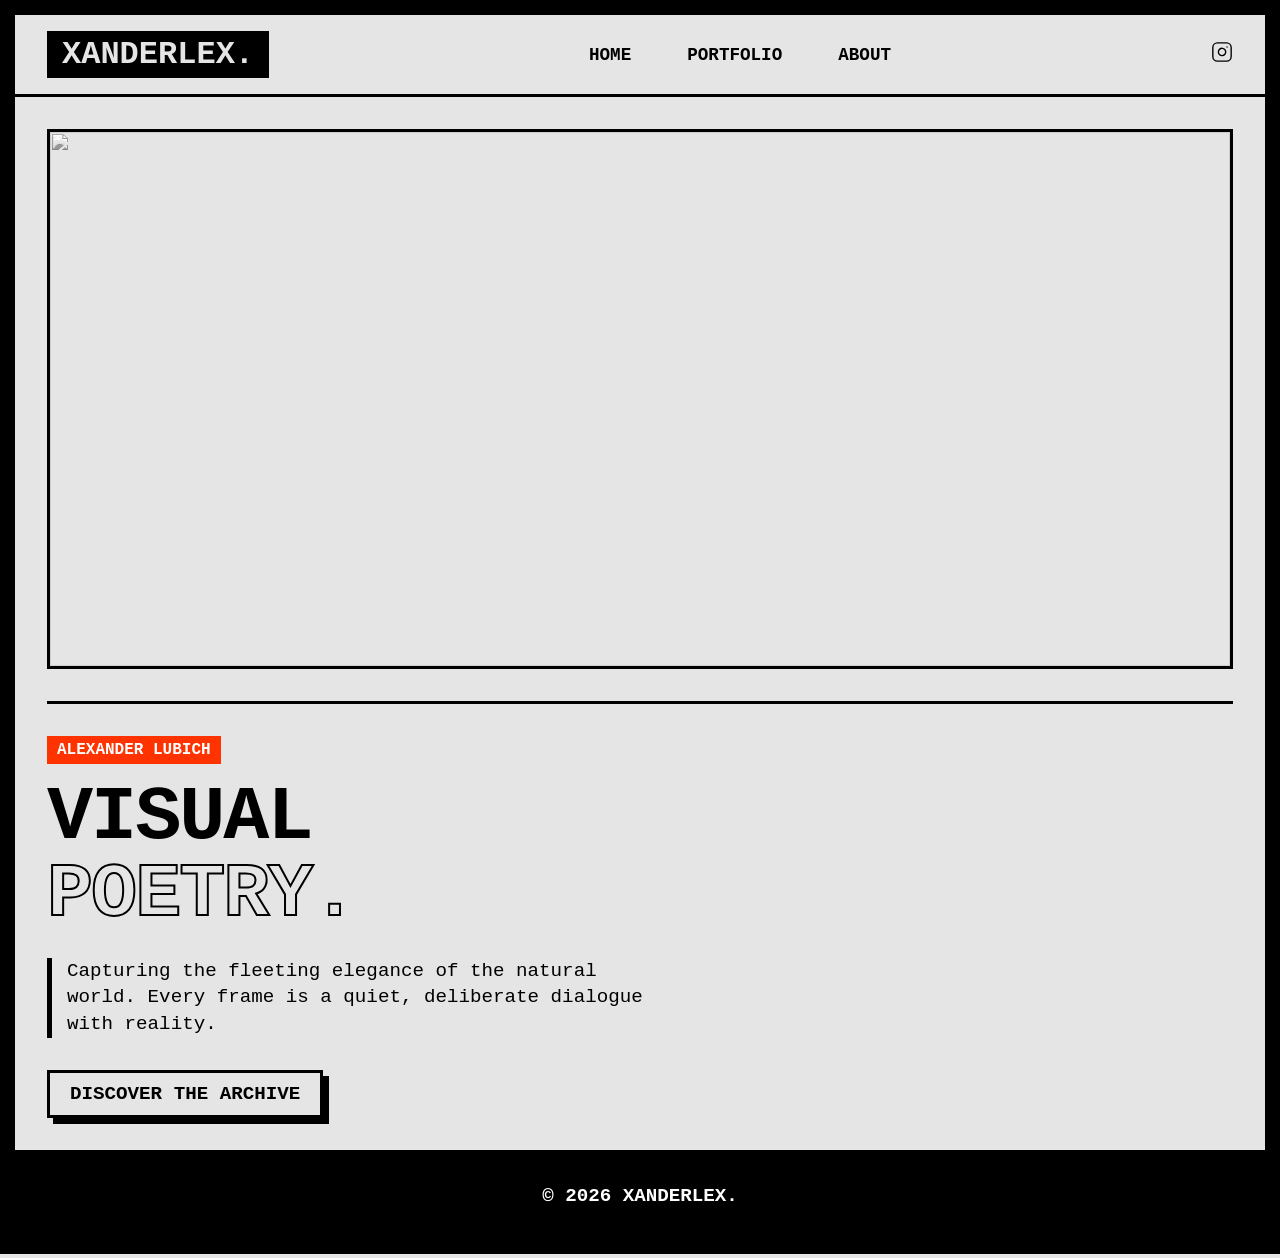
==== commit d7d570ff: "Update index.html" ====
--- a/index.html
+++ b/index.html
@@ -4,6 +4,14 @@
     <meta charset="UTF-8">
     <meta name="viewport" content="width=device-width, initial-scale=1.0">
     <title>Xanderlex | Photography</title>
+    <meta name="description" content="Cinematic landscape, brutalist architecture, and nature macro photography portfolio by Alexander Lubich (Xanderlex).">
+    
+    <!-- Open Graph for Social Media -->
+    <meta property="og:title" content="Xanderlex | Photography Portfolio">
+    <meta property="og:description" content="Cinematic landscape, brutalist architecture, and nature macro photography.">
+    <meta property="og:image" content="https://xanderlex.com/images/hero/1.webp">
+    <meta property="og:url" content="https://xanderlex.com">
+    <meta property="og:type" content="website">
 <link rel="icon" type="image/svg+xml" href="data:image/svg+xml,<svg xmlns=%22http://www.w3.org/2000/svg%22 viewBox=%220 0 100 100%22><style>rect{stroke:black}@media(prefers-color-scheme:dark){rect{stroke:white}}</style><rect x=%2215%22 y=%2215%22 width=%2270%22 height=%2270%22 fill=%22none%22 stroke-width=%2220%22/></svg>"></head>
 <body class="fade-in hide-scroll">
 <link rel="stylesheet" href="css/style.css">
